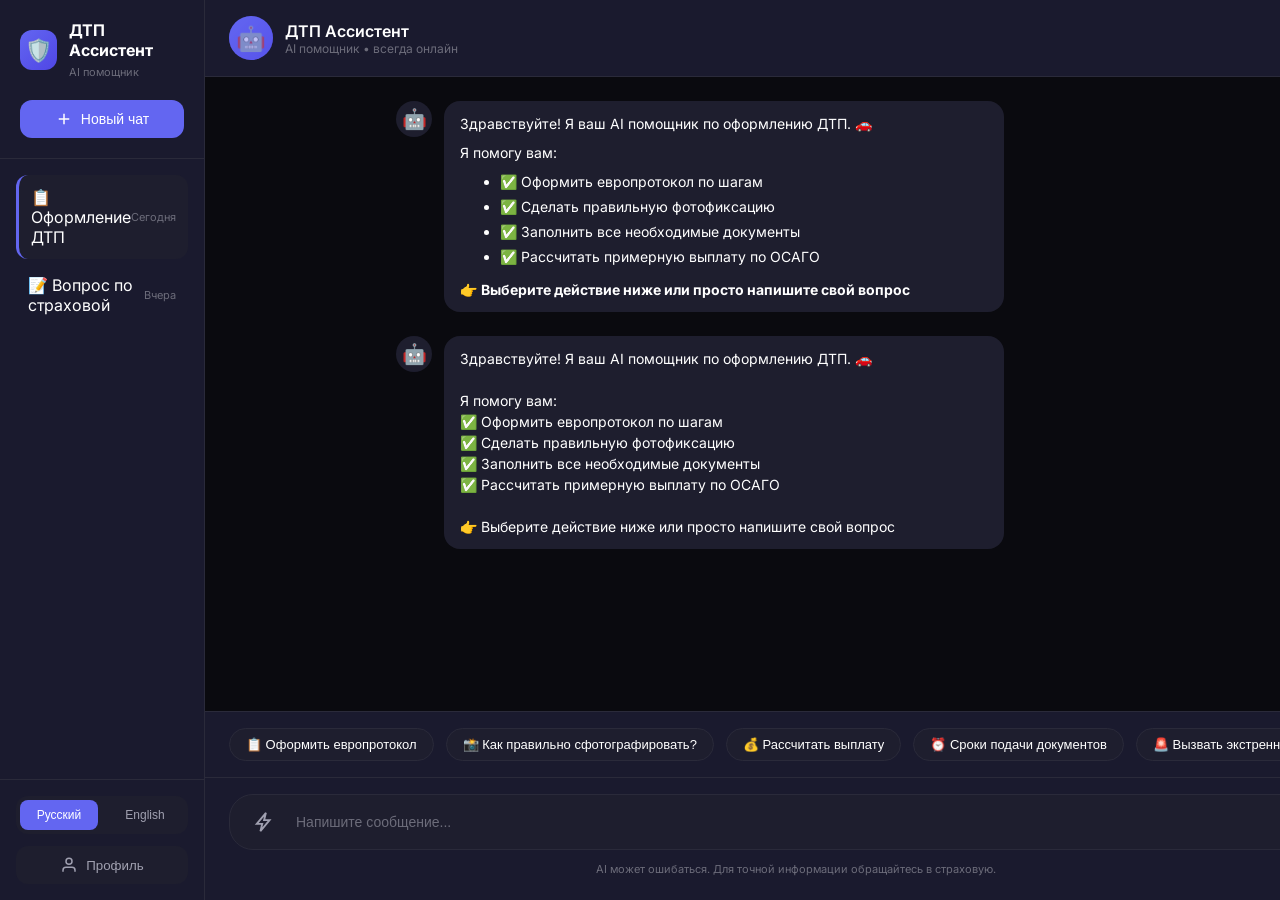
==== frontend chat/index.html @ e4002181 "chat-interface исправлю баги через пару часов" ====
<!DOCTYPE html>
<html lang="ru">
<head>
  <meta charset="UTF-8" />
  <meta name="viewport" content="width=device-width, initial-scale=1, viewport-fit=cover" />
  <title>ДТП Ассистент — AI помощник при ДТП</title>
  <link rel="preconnect" href="https://fonts.googleapis.com" />
  <link rel="preconnect" href="https://fonts.gstatic.com" crossorigin />
  <link href="https://fonts.googleapis.com/css2?family=Inter:opsz,wght@14..32,300;14..32,400;14..32,500;14..32,600;14..32,700&display=swap" rel="stylesheet" />
  <link rel="stylesheet" href="styles.css" />
</head>
<body>
  <div class="chat-container">
    <!-- Боковая панель (история диалогов) -->
    <aside class="sidebar" id="sidebar">
      <div class="sidebar-header">
        <div class="logo">
          <div class="logo-icon">🛡️</div>
          <div class="logo-text">
            <span class="logo-title">ДТП Ассистент</span>
            <span class="logo-sub">AI помощник</span>
          </div>
        </div>
        <button class="new-chat-btn" id="newChatBtn">
          <svg width="18" height="18" viewBox="0 0 24 24" fill="none" stroke="currentColor" stroke-width="2">
            <line x1="12" y1="5" x2="12" y2="19"/>
            <line x1="5" y1="12" x2="19" y2="12"/>
          </svg>
          Новый чат
        </button>
      </div>
      
      <div class="chat-history" id="chatHistory">
        <div class="history-item history-item--active" data-chat="1">
          <span>📋 Оформление ДТП</span>
          <span class="history-date">Сегодня</span>
        </div>
        <div class="history-item" data-chat="2">
          <span>📝 Вопрос по страховой</span>
          <span class="history-date">Вчера</span>
        </div>
      </div>

      <div class="sidebar-footer">
        <div class="lang-switch" id="langSwitch">
          <button class="lang-btn lang-btn--active" data-lang="ru">Русский</button>
          <button class="lang-btn" data-lang="en">English</button>
        </div>
        <button class="profile-btn" id="openProfileBtn">
          <svg width="18" height="18" viewBox="0 0 24 24" fill="none" stroke="currentColor" stroke-width="2">
            <path d="M20 21v-2a4 4 0 0 0-4-4H8a4 4 0 0 0-4 4v2"/>
            <circle cx="12" cy="7" r="4"/>
          </svg>
          Профиль
        </button>
      </div>
    </aside>

    <!-- Основная область чата -->
    <main class="chat-main">
      <!-- Шапка чата -->
      <header class="chat-header">
        <button class="mobile-menu-btn" id="mobileMenuBtn">
          <svg width="24" height="24" viewBox="0 0 24 24" fill="none" stroke="currentColor" stroke-width="2">
            <line x1="3" y1="12" x2="21" y2="12"/>
            <line x1="3" y1="6" x2="21" y2="6"/>
            <line x1="3" y1="18" x2="21" y2="18"/>
          </svg>
        </button>
        <div class="chat-header-info">
          <div class="assistant-avatar">
            <div class="avatar-pulse"></div>
            <span>🤖</span>
          </div>
          <div class="assistant-details">
            <h2>ДТП Ассистент</h2>
            <p>AI помощник • всегда онлайн</p>
          </div>
        </div>
        <div class="header-actions">
          <button class="header-action-btn" id="shareChatBtn">
            <svg width="20" height="20" viewBox="0 0 24 24" fill="none" stroke="currentColor" stroke-width="2">
              <path d="M4 12v8a2 2 0 0 0 2 2h12a2 2 0 0 0 2-2v-8"/>
              <polyline points="16 6 12 2 8 6"/>
              <line x1="12" y1="2" x2="12" y2="15"/>
            </svg>
          </button>
        </div>
      </header>

      <!-- Область сообщений -->
      <div class="chat-messages-area" id="chatMessagesArea">
        <div class="messages-container" id="messagesContainer">
          <!-- Приветственное сообщение -->
          <div class="message message--assistant">
            <div class="message-avatar">🤖</div>
            <div class="message-content">
              <div class="message-bubble">
                <p>Здравствуйте! Я ваш AI помощник по оформлению ДТП. 🚗</p>
                <p style="margin-top: 8px;">Я помогу вам:</p>
                <ul style="margin-top: 8px; margin-left: 20px;">
                  <li>✅ Оформить европротокол по шагам</li>
                  <li>✅ Сделать правильную фотофиксацию</li>
                  <li>✅ Заполнить все необходимые документы</li>
                  <li>✅ Рассчитать примерную выплату по ОСАГО</li>
                </ul>
                <p style="margin-top: 12px;">👉 <strong>Выберите действие ниже или просто напишите свой вопрос</strong></p>
              </div>
            </div>
          </div>
        </div>

        <!-- Индикатор печати -->
        <div class="typing-indicator" id="typingIndicator" style="display: none;">
          <div class="message message--assistant">
            <div class="message-avatar">🤖</div>
            <div class="message-content">
              <div class="message-bubble">
                <div class="typing-dots">
                  <span></span><span></span><span></span>
                </div>
              </div>
            </div>
          </div>
        </div>
      </div>

      <!-- Быстрые действия (чипсы) -->
      <div class="quick-actions" id="quickActions">
        <button class="quick-action-chip" data-action="euro">
          📋 Оформить европротокол
        </button>
        <button class="quick-action-chip" data-action="photo">
          📸 Как правильно сфотографировать?
        </button>
        <button class="quick-action-chip" data-action="payout">
          💰 Рассчитать выплату
        </button>
        <button class="quick-action-chip" data-action="deadline">
          ⏰ Сроки подачи документов
        </button>
        <button class="quick-action-chip" data-action="call">
          🚨 Вызвать экстренные службы
        </button>
      </div>

      <!-- Поле ввода -->
      <div class="chat-input-area">
        <div class="input-container">
          <button class="attach-btn" id="attachBtn">
            <svg width="22" height="22" viewBox="0 0 24 24" fill="none" stroke="currentColor" stroke-width="2">
              <path d="M13 2L3 14h6l-2 8 10-12h-6l2-8z"/>
            </svg>
          </button>
          <input 
            type="text" 
            id="messageInput" 
            class="chat-input" 
            placeholder="Напишите сообщение..."
            autocomplete="off"
          />
          <button class="send-btn" id="sendBtn">
            <svg width="22" height="22" viewBox="0 0 24 24" fill="none" stroke="currentColor" stroke-width="2">
              <line x1="22" y1="2" x2="11" y2="13"/>
              <polygon points="22 2 15 22 11 13 2 9 22 2"/>
            </svg>
          </button>
        </div>
        <p class="input-hint">AI может ошибаться. Для точной информации обращайтесь в страховую.</p>
      </div>

      <!-- Скрытые модальные окна -->
      <div class="modal" id="photoModal">
        <div class="modal-content">
          <div class="modal-header">
            <h3>📸 Загрузить фото</h3>
            <button class="modal-close">&times;</button>
          </div>
          <div class="modal-body">
            <div class="photo-guide-modal">
              <p><strong>Что нужно сфотографировать:</strong></p>
              <ul>
                <li>📍 Общий план места ДТП</li>
                <li>🚗 Расположение автомобилей</li>
                <li>🔍 Все повреждения крупно</li>
                <li>📋 Госномера обоих авто</li>
                <li>📄 Заполненный европротокол</li>
              </ul>
            </div>
            <div class="upload-buttons">
              <label class="upload-btn-modal">
                📁 Выбрать файлы
                <input type="file" id="modalFileInput" multiple accept="image/*" hidden />
              </label>
              <label class="upload-btn-modal">
                📷 Сделать фото
                <input type="file" id="modalCameraInput" accept="image/*" capture="environment" hidden />
              </label>
            </div>
            <div id="photoPreviewList" class="photo-preview-list"></div>
          </div>
          <div class="modal-footer">
            <button class="btn-cancel">Отмена</button>
            <button class="btn-submit" id="photoSubmitBtn">Отправить</button>
          </div>
        </div>
      </div>

      <div class="modal" id="profileModal">
        <div class="modal-content">
          <div class="modal-header">
            <h3>👤 Профиль пользователя</h3>
            <button class="modal-close">&times;</button>
          </div>
          <div class="modal-body">
            <div class="profile-form">
              <div class="form-field">
                <label>Имя</label>
                <input type="text" id="profileName" placeholder="Иван Иванов" />
              </div>
              <div class="form-field">
                <label>Телефон</label>
                <input type="tel" id="profilePhone" placeholder="+7 900 000-00-00" />
              </div>
              <div class="form-field">
                <label>Email</label>
                <input type="email" id="profileEmail" placeholder="ivan@example.com" />
              </div>
              <div class="form-field">
                <label>Серия/номер полиса ОСАГО</label>
                <input type="text" id="profilePolicy" placeholder="XXX XXX XXXXXX" />
              </div>
            </div>
          </div>
          <div class="modal-footer">
            <button class="btn-cancel">Отмена</button>
            <button class="btn-submit" id="profileSaveBtn">Сохранить</button>
          </div>
        </div>
      </div>

      <div class="modal" id="callModal">
        <div class="modal-content">
          <div class="modal-header">
            <h3>🚨 Вызов экстренных служб</h3>
            <button class="modal-close">&times;</button>
          </div>
          <div class="modal-body call-modal-body">
            <div class="emergency-numbers">
              <div class="emergency-card" data-number="112">
                <div class="emergency-icon">🚑</div>
                <div class="emergency-number">112</div>
                <div class="emergency-name">Единый номер</div>
              </div>
              <div class="emergency-card" data-number="102">
                <div class="emergency-icon">👮</div>
                <div class="emergency-number">102</div>
                <div class="emergency-name">Полиция</div>
              </div>
              <div class="emergency-card" data-number="103">
                <div class="emergency-icon">🏥</div>
                <div class="emergency-number">103</div>
                <div class="emergency-name">Скорая помощь</div>
              </div>
            </div>
            <p class="emergency-note">⚠️ Звоните только в случае реальной необходимости</p>
          </div>
          <div class="modal-footer">
            <button class="btn-cancel">Отмена</button>
          </div>
        </div>
      </div>
    </main>
  </div>

  <script src="app.js"></script>
</body>
</html>
---- frontend chat/styles.css ----
:root {
  --bg-primary: #0a0a0f;
  --bg-secondary: #1a1a2e;
  --bg-tertiary: #16213e;
  --surface: #1e1e2e;
  --surface-light: #2a2a3a;
  --text-primary: #ffffff;
  --text-secondary: #a0a0b0;
  --text-muted: #6c6c7a;
  --accent: #6366f1;
  --accent-dark: #4f46e5;
  --accent-light: #818cf8;
  --accent-glow: rgba(99, 102, 241, 0.2);
  --success: #10b981;
  --warning: #f59e0b;
  --danger: #ef4444;
  --border: #2a2a3a;
  --shadow: 0 4px 20px rgba(0, 0, 0, 0.3);
  --shadow-lg: 0 8px 30px rgba(0, 0, 0, 0.4);
  --radius-sm: 8px;
  --radius-md: 12px;
  --radius-lg: 16px;
  --radius-xl: 24px;
  --transition: all 0.2s ease;
}

* {
  margin: 0;
  padding: 0;
  box-sizing: border-box;
}

body {
  font-family: 'Inter', -apple-system, BlinkMacSystemFont, sans-serif;
  background: var(--bg-primary);
  color: var(--text-primary);
  height: 100vh;
  overflow: hidden;
}

/* Chat Container */
.chat-container {
  display: flex;
  height: 100vh;
  width: 100%;
  background: var(--bg-primary);
}

/* Sidebar */
.sidebar {
  width: 280px;
  background: var(--bg-secondary);
  border-right: 1px solid var(--border);
  display: flex;
  flex-direction: column;
  transition: transform 0.3s ease;
  z-index: 100;
}

.sidebar-header {
  padding: 20px;
  border-bottom: 1px solid var(--border);
}

.logo {
  display: flex;
  align-items: center;
  gap: 12px;
  margin-bottom: 20px;
}

.logo-icon {
  width: 40px;
  height: 40px;
  background: linear-gradient(135deg, var(--accent), var(--accent-dark));
  border-radius: var(--radius-md);
  display: flex;
  align-items: center;
  justify-content: center;
  font-size: 22px;
}

.logo-title {
  font-size: 16px;
  font-weight: 700;
  display: block;
}

.logo-sub {
  font-size: 11px;
  color: var(--text-muted);
}

.new-chat-btn {
  width: 100%;
  padding: 10px 16px;
  background: var(--accent);
  border: none;
  border-radius: var(--radius-md);
  color: white;
  font-size: 14px;
  font-weight: 500;
  cursor: pointer;
  display: flex;
  align-items: center;
  justify-content: center;
  gap: 8px;
  transition: var(--transition);
}

.new-chat-btn:hover {
  background: var(--accent-dark);
  transform: translateY(-1px);
}

.chat-history {
  flex: 1;
  padding: 16px;
  overflow-y: auto;
}

.history-item {
  padding: 12px;
  border-radius: var(--radius-md);
  cursor: pointer;
  transition: var(--transition);
  display: flex;
  justify-content: space-between;
  align-items: center;
  margin-bottom: 4px;
}

.history-item:hover {
  background: var(--surface);
}

.history-item--active {
  background: var(--surface);
  border-left: 3px solid var(--accent);
}

.history-date {
  font-size: 11px;
  color: var(--text-muted);
}

.sidebar-footer {
  padding: 16px;
  border-top: 1px solid var(--border);
  display: flex;
  flex-direction: column;
  gap: 12px;
}

.lang-switch {
  display: flex;
  gap: 8px;
  background: var(--surface);
  border-radius: var(--radius-md);
  padding: 4px;
}

.lang-btn {
  flex: 1;
  padding: 8px;
  border: none;
  background: transparent;
  color: var(--text-secondary);
  border-radius: var(--radius-sm);
  cursor: pointer;
  font-size: 12px;
  transition: var(--transition);
}

.lang-btn--active {
  background: var(--accent);
  color: white;
}

.profile-btn {
  width: 100%;
  padding: 10px;
  background: var(--surface);
  border: none;
  border-radius: var(--radius-md);
  color: var(--text-secondary);
  cursor: pointer;
  display: flex;
  align-items: center;
  justify-content: center;
  gap: 8px;
  transition: var(--transition);
}

.profile-btn:hover {
  background: var(--surface-light);
  color: var(--text-primary);
}

/* Main Chat Area */
.chat-main {
  flex: 1;
  display: flex;
  flex-direction: column;
  background: var(--bg-primary);
}

.chat-header {
  padding: 16px 24px;
  background: var(--bg-secondary);
  border-bottom: 1px solid var(--border);
  display: flex;
  align-items: center;
  justify-content: space-between;
}

.mobile-menu-btn {
  display: none;
  background: none;
  border: none;
  color: var(--text-primary);
  cursor: pointer;
}

.chat-header-info {
  display: flex;
  align-items: center;
  gap: 12px;
}

.assistant-avatar {
  position: relative;
  width: 44px;
  height: 44px;
  background: linear-gradient(135deg, var(--accent), var(--accent-dark));
  border-radius: 50%;
  display: flex;
  align-items: center;
  justify-content: center;
  font-size: 24px;
}

.avatar-pulse {
  position: absolute;
  width: 100%;
  height: 100%;
  border-radius: 50%;
  background: var(--accent);
  opacity: 0.4;
  animation: pulse 2s infinite;
}

@keyframes pulse {
  0% {
    transform: scale(1);
    opacity: 0.4;
  }
  100% {
    transform: scale(1.3);
    opacity: 0;
  }
}

.assistant-details h2 {
  font-size: 16px;
  font-weight: 600;
}

.assistant-details p {
  font-size: 12px;
  color: var(--text-muted);
}

.header-actions {
  display: flex;
  gap: 8px;
}

.header-action-btn {
  background: none;
  border: none;
  color: var(--text-secondary);
  cursor: pointer;
  padding: 8px;
  border-radius: 50%;
  transition: var(--transition);
}

.header-action-btn:hover {
  background: var(--surface);
  color: var(--text-primary);
}

/* Messages Area */
.chat-messages-area {
  flex: 1;
  overflow-y: auto;
  padding: 24px;
}

.messages-container {
  max-width: 800px;
  margin: 0 auto;
}

.message {
  display: flex;
  gap: 12px;
  margin-bottom: 24px;
  animation: fadeInUp 0.3s ease;
}

@keyframes fadeInUp {
  from {
    opacity: 0;
    transform: translateY(10px);
  }
  to {
    opacity: 1;
    transform: translateY(0);
  }
}

.message-avatar {
  width: 36px;
  height: 36px;
  background: var(--surface);
  border-radius: 50%;
  display: flex;
  align-items: center;
  justify-content: center;
  font-size: 20px;
  flex-shrink: 0;
}

.message--user {
  flex-direction: row-reverse;
}

.message--user .message-avatar {
  background: var(--accent);
}

.message-content {
  flex: 1;
  max-width: 70%;
}

.message--user .message-content {
  text-align: right;
}

.message-bubble {
  background: var(--surface);
  padding: 12px 16px;
  border-radius: var(--radius-lg);
  line-height: 1.5;
  font-size: 14px;
}

.message--user .message-bubble {
  background: var(--accent);
}

.message-bubble p {
  margin: 0;
}

.message-bubble ul {
  margin: 8px 0;
  padding-left: 20px;
}

.message-bubble li {
  margin: 4px 0;
}

/* Typing Indicator */
.typing-dots {
  display: flex;
  gap: 4px;
  padding: 4px 0;
}

.typing-dots span {
  width: 6px;
  height: 6px;
  background: var(--text-secondary);
  border-radius: 50%;
  animation: typing 1.4s infinite;
}

.typing-dots span:nth-child(2) {
  animation-delay: 0.2s;
}

.typing-dots span:nth-child(3) {
  animation-delay: 0.4s;
}

@keyframes typing {
  0%, 60%, 100% {
    transform: translateY(0);
    opacity: 0.4;
  }
  30% {
    transform: translateY(-6px);
    opacity: 1;
  }
}

/* Quick Actions */
.quick-actions {
  padding: 16px 24px;
  display: flex;
  gap: 12px;
  overflow-x: auto;
  border-top: 1px solid var(--border);
  background: var(--bg-secondary);
}

.quick-action-chip {
  padding: 8px 16px;
  background: var(--surface);
  border: 1px solid var(--border);
  border-radius: 999px;
  color: var(--text-primary);
  font-size: 13px;
  cursor: pointer;
  white-space: nowrap;
  transition: var(--transition);
}

.quick-action-chip:hover {
  background: var(--accent);
  border-color: var(--accent);
  transform: translateY(-2px);
}

/* Input Area */
.chat-input-area {
  padding: 16px 24px 24px;
  background: var(--bg-secondary);
  border-top: 1px solid var(--border);
}

.input-container {
  display: flex;
  align-items: center;
  gap: 12px;
  background: var(--surface);
  border-radius: var(--radius-xl);
  padding: 8px 16px;
  border: 1px solid var(--border);
  transition: var(--transition);
}

.input-container:focus-within {
  border-color: var(--accent);
  box-shadow: 0 0 0 2px var(--accent-glow);
}

.attach-btn, .send-btn {
  background: none;
  border: none;
  color: var(--text-secondary);
  cursor: pointer;
  padding: 8px;
  border-radius: 50%;
  display: flex;
  align-items: center;
  justify-content: center;
  transition: var(--transition);
}

.attach-btn:hover, .send-btn:hover {
  background: var(--surface-light);
  color: var(--accent);
}

.chat-input {
  flex: 1;
  background: none;
  border: none;
  color: var(--text-primary);
  font-size: 14px;
  padding: 8px 0;
  outline: none;
}

.chat-input::placeholder {
  color: var(--text-muted);
}

.input-hint {
  font-size: 11px;
  color: var(--text-muted);
  text-align: center;
  margin-top: 12px;
}

/* Modal */
.modal {
  display: none;
  position: fixed;
  top: 0;
  left: 0;
  right: 0;
  bottom: 0;
  background: rgba(0, 0, 0, 0.8);
  backdrop-filter: blur(8px);
  z-index: 1000;
  align-items: center;
  justify-content: center;
}

.modal--visible {
  display: flex;
}

.modal-content {
  background: var(--bg-secondary);
  border-radius: var(--radius-lg);
  max-width: 500px;
  width: 90%;
  max-height: 80vh;
  overflow: hidden;
  animation: modalSlideIn 0.3s ease;
}

@keyframes modalSlideIn {
  from {
    opacity: 0;
    transform: scale(0.95);
  }
  to {
    opacity: 1;
    transform: scale(1);
  }
}

.modal-header {
  padding: 20px;
  border-bottom: 1px solid var(--border);
  display: flex;
  justify-content: space-between;
  align-items: center;
}

.modal-header h3 {
  font-size: 18px;
}

.modal-close {
  background: none;
  border: none;
  color: var(--text-secondary);
  font-size: 24px;
  cursor: pointer;
}

.modal-body {
  padding: 20px;
  overflow-y: auto;
  max-height: 60vh;
}

.modal-footer {
  padding: 16px 20px;
  border-top: 1px solid var(--border);
  display: flex;
  justify-content: flex-end;
  gap: 12px;
}

.btn-cancel, .btn-submit {
  padding: 10px 20px;
  border-radius: var(--radius-md);
  font-size: 14px;
  cursor: pointer;
  transition: var(--transition);
}

.btn-cancel {
  background: var(--surface);
  border: 1px solid var(--border);
  color: var(--text-secondary);
}

.btn-submit {
  background: var(--accent);
  border: none;
  color: white;
}

.btn-cancel:hover {
  background: var(--surface-light);
}

.btn-submit:hover {
  background: var(--accent-dark);
}

/* Photo Guide */
.photo-guide-modal {
  background: var(--surface);
  padding: 16px;
  border-radius: var(--radius-md);
  margin-bottom: 20px;
}

.photo-guide-modal ul {
  margin-top: 12px;
  padding-left: 20px;
}

.photo-guide-modal li {
  margin: 8px 0;
  color: var(--text-secondary);
}

.upload-buttons {
  display: flex;
  gap: 12px;
  margin-bottom: 16px;
}

.upload-btn-modal {
  flex: 1;
  padding: 12px;
  background: var(--surface);
  border: 1px solid var(--border);
  border-radius: var(--radius-md);
  text-align: center;
  cursor: pointer;
  transition: var(--transition);
}

.upload-btn-modal:hover {
  border-color: var(--accent);
  background: var(--surface-light);
}

.photo-preview-list {
  display: flex;
  flex-wrap: wrap;
  gap: 8px;
  margin-top: 16px;
}

.photo-preview {
  width: 80px;
  height: 80px;
  object-fit: cover;
  border-radius: var(--radius-sm);
}

/* Emergency Numbers */
.call-modal-body {
  text-align: center;
}

.emergency-numbers {
  display: flex;
  gap: 16px;
  justify-content: center;
  margin-bottom: 20px;
}

.emergency-card {
  flex: 1;
  padding: 20px;
  background: var(--surface);
  border-radius: var(--radius-md);
  cursor: pointer;
  transition: var(--transition);
}

.emergency-card:hover {
  background: var(--surface-light);
  transform: translateY(-2px);
}

.emergency-icon {
  font-size: 32px;
  margin-bottom: 8px;
}

.emergency-number {
  font-size: 20px;
  font-weight: 700;
  color: var(--accent);
}

.emergency-name {
  font-size: 12px;
  color: var(--text-secondary);
}

.emergency-note {
  font-size: 12px;
  color: var(--warning);
}

/* Profile Form */
.profile-form {
  display: flex;
  flex-direction: column;
  gap: 16px;
}

.form-field {
  display: flex;
  flex-direction: column;
  gap: 6px;
}

.form-field label {
  font-size: 12px;
  color: var(--text-secondary);
}

.form-field input {
  padding: 12px;
  background: var(--surface);
  border: 1px solid var(--border);
  border-radius: var(--radius-md);
  color: var(--text-primary);
  font-size: 14px;
}

.form-field input:focus {
  outline: none;
  border-color: var(--accent);
}

/* Mobile Responsive */
@media (max-width: 768px) {
  .sidebar {
    position: fixed;
    left: -280px;
    height: 100vh;
    z-index: 200;
  }
  
  .sidebar--open {
    left: 0;
  }
  
  .mobile-menu-btn {
    display: block;
  }
  
  .chat-messages-area {
    padding: 16px;
  }
  
  .message-content {
    max-width: 85%;
  }
  
  .quick-actions {
    padding: 12px 16px;
  }
  
  .chat-input-area {
    padding: 12px 16px 20px;
  }
  
  .emergency-numbers {
    flex-direction: column;
  }
}

/* Scrollbar */
::-webkit-scrollbar {
  width: 6px;
}

::-webkit-scrollbar-track {
  background: var(--surface);
}

::-webkit-scrollbar-thumb {
  background: var(--surface-light);
  border-radius: 3px;
}

::-webkit-scrollbar-thumb:hover {
  background: var(--accent);
}
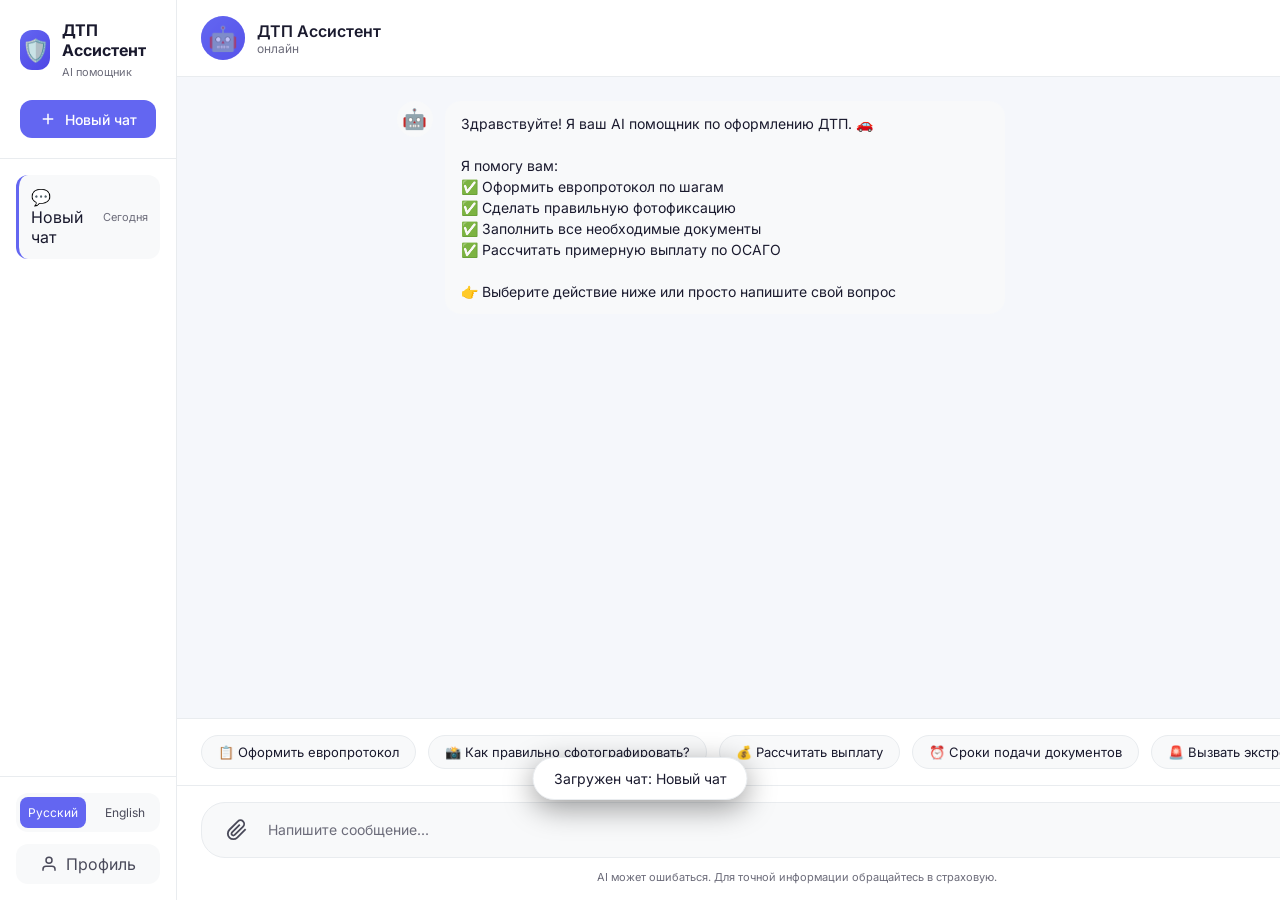
==== commit 78147ed0: "фикс багов" ====
--- a/frontend chat/index.html
+++ b/frontend chat/index.html
@@ -3,6 +3,10 @@
 <head>
   <meta charset="UTF-8" />
   <meta name="viewport" content="width=device-width, initial-scale=1, viewport-fit=cover" />
+  <meta name="description" content="ДТП Ассистент — AI помощник при ДТП. Оформление европротокола, фотофиксация, расчёт выплат по ОСАГО, консультация 24/7." />
+  <meta name="theme-color" content="#1a1a2e" />
+  <meta name="apple-mobile-web-app-capable" content="yes" />
+  <meta name="apple-mobile-web-app-status-bar-style" content="black-translucent" />
   <title>ДТП Ассистент — AI помощник при ДТП</title>
   <link rel="preconnect" href="https://fonts.googleapis.com" />
   <link rel="preconnect" href="https://fonts.gstatic.com" crossorigin />
@@ -21,12 +25,12 @@
             <span class="logo-sub">AI помощник</span>
           </div>
         </div>
-        <button class="new-chat-btn" id="newChatBtn">
+        <button class="new-chat-btn" id="newChatBtn" aria-label="Новый чат">
           <svg width="18" height="18" viewBox="0 0 24 24" fill="none" stroke="currentColor" stroke-width="2">
             <line x1="12" y1="5" x2="12" y2="19"/>
             <line x1="5" y1="12" x2="19" y2="12"/>
           </svg>
-          Новый чат
+          <span>Новый чат</span>
         </button>
       </div>
       
@@ -43,24 +47,27 @@
 
       <div class="sidebar-footer">
         <div class="lang-switch" id="langSwitch">
-          <button class="lang-btn lang-btn--active" data-lang="ru">Русский</button>
-          <button class="lang-btn" data-lang="en">English</button>
-        </div>
-        <button class="profile-btn" id="openProfileBtn">
+          <button class="lang-btn lang-btn--active" data-lang="ru" aria-label="Русский язык">Русский</button>
+          <button class="lang-btn" data-lang="en" aria-label="English language">English</button>
+        </div>
+        <button class="profile-btn" id="openProfileBtn" aria-label="Профиль">
           <svg width="18" height="18" viewBox="0 0 24 24" fill="none" stroke="currentColor" stroke-width="2">
             <path d="M20 21v-2a4 4 0 0 0-4-4H8a4 4 0 0 0-4 4v2"/>
             <circle cx="12" cy="7" r="4"/>
           </svg>
-          Профиль
+          <span>Профиль</span>
         </button>
       </div>
     </aside>
+
+    <!-- Оверлей для мобильного меню -->
+    <div class="sidebar-overlay" id="sidebarOverlay"></div>
 
     <!-- Основная область чата -->
     <main class="chat-main">
       <!-- Шапка чата -->
       <header class="chat-header">
-        <button class="mobile-menu-btn" id="mobileMenuBtn">
+        <button class="mobile-menu-btn" id="mobileMenuBtn" aria-label="Меню">
           <svg width="24" height="24" viewBox="0 0 24 24" fill="none" stroke="currentColor" stroke-width="2">
             <line x1="3" y1="12" x2="21" y2="12"/>
             <line x1="3" y1="6" x2="21" y2="6"/>
@@ -73,12 +80,12 @@
             <span>🤖</span>
           </div>
           <div class="assistant-details">
-            <h2>ДТП Ассистент</h2>
-            <p>AI помощник • всегда онлайн</p>
-          </div>
+  <h2>ДТП Ассистент</h2>
+  <p>AI помощник</p>
+</div>
         </div>
         <div class="header-actions">
-          <button class="header-action-btn" id="shareChatBtn">
+          <button class="header-action-btn" id="shareChatBtn" aria-label="Поделиться чатом">
             <svg width="20" height="20" viewBox="0 0 24 24" fill="none" stroke="currentColor" stroke-width="2">
               <path d="M4 12v8a2 2 0 0 0 2 2h12a2 2 0 0 0 2-2v-8"/>
               <polyline points="16 6 12 2 8 6"/>
@@ -91,23 +98,7 @@
       <!-- Область сообщений -->
       <div class="chat-messages-area" id="chatMessagesArea">
         <div class="messages-container" id="messagesContainer">
-          <!-- Приветственное сообщение -->
-          <div class="message message--assistant">
-            <div class="message-avatar">🤖</div>
-            <div class="message-content">
-              <div class="message-bubble">
-                <p>Здравствуйте! Я ваш AI помощник по оформлению ДТП. 🚗</p>
-                <p style="margin-top: 8px;">Я помогу вам:</p>
-                <ul style="margin-top: 8px; margin-left: 20px;">
-                  <li>✅ Оформить европротокол по шагам</li>
-                  <li>✅ Сделать правильную фотофиксацию</li>
-                  <li>✅ Заполнить все необходимые документы</li>
-                  <li>✅ Рассчитать примерную выплату по ОСАГО</li>
-                </ul>
-                <p style="margin-top: 12px;">👉 <strong>Выберите действие ниже или просто напишите свой вопрос</strong></p>
-              </div>
-            </div>
-          </div>
+          <!-- Сообщения будут добавляться динамически через JS -->
         </div>
 
         <!-- Индикатор печати -->
@@ -147,19 +138,19 @@
       <!-- Поле ввода -->
       <div class="chat-input-area">
         <div class="input-container">
-          <button class="attach-btn" id="attachBtn">
+          <button class="attach-btn" id="attachBtn" aria-label="Прикрепить файл">
             <svg width="22" height="22" viewBox="0 0 24 24" fill="none" stroke="currentColor" stroke-width="2">
-              <path d="M13 2L3 14h6l-2 8 10-12h-6l2-8z"/>
+              <path d="M21.44 11.05l-9.19 9.19a6 6 0 0 1-8.49-8.49l9.19-9.19a4 4 0 0 1 5.66 5.66l-9.2 9.19a2 2 0 0 1-2.83-2.83l8.49-8.48"/>
             </svg>
           </button>
-          <input 
-            type="text" 
+          <textarea 
             id="messageInput" 
             class="chat-input" 
             placeholder="Напишите сообщение..."
-            autocomplete="off"
-          />
-          <button class="send-btn" id="sendBtn">
+            rows="1"
+            aria-label="Сообщение чата"
+          ></textarea>
+          <button class="send-btn" id="sendBtn" aria-label="Отправить">
             <svg width="22" height="22" viewBox="0 0 24 24" fill="none" stroke="currentColor" stroke-width="2">
               <line x1="22" y1="2" x2="11" y2="13"/>
               <polygon points="22 2 15 22 11 13 2 9 22 2"/>
@@ -168,109 +159,111 @@
         </div>
         <p class="input-hint">AI может ошибаться. Для точной информации обращайтесь в страховую.</p>
       </div>
-
-      <!-- Скрытые модальные окна -->
-      <div class="modal" id="photoModal">
-        <div class="modal-content">
-          <div class="modal-header">
-            <h3>📸 Загрузить фото</h3>
-            <button class="modal-close">&times;</button>
-          </div>
-          <div class="modal-body">
-            <div class="photo-guide-modal">
-              <p><strong>Что нужно сфотографировать:</strong></p>
-              <ul>
-                <li>📍 Общий план места ДТП</li>
-                <li>🚗 Расположение автомобилей</li>
-                <li>🔍 Все повреждения крупно</li>
-                <li>📋 Госномера обоих авто</li>
-                <li>📄 Заполненный европротокол</li>
-              </ul>
-            </div>
-            <div class="upload-buttons">
-              <label class="upload-btn-modal">
-                📁 Выбрать файлы
-                <input type="file" id="modalFileInput" multiple accept="image/*" hidden />
-              </label>
-              <label class="upload-btn-modal">
-                📷 Сделать фото
-                <input type="file" id="modalCameraInput" accept="image/*" capture="environment" hidden />
-              </label>
-            </div>
-            <div id="photoPreviewList" class="photo-preview-list"></div>
-          </div>
-          <div class="modal-footer">
-            <button class="btn-cancel">Отмена</button>
-            <button class="btn-submit" id="photoSubmitBtn">Отправить</button>
-          </div>
-        </div>
-      </div>
-
-      <div class="modal" id="profileModal">
-        <div class="modal-content">
-          <div class="modal-header">
-            <h3>👤 Профиль пользователя</h3>
-            <button class="modal-close">&times;</button>
-          </div>
-          <div class="modal-body">
-            <div class="profile-form">
-              <div class="form-field">
-                <label>Имя</label>
-                <input type="text" id="profileName" placeholder="Иван Иванов" />
-              </div>
-              <div class="form-field">
-                <label>Телефон</label>
-                <input type="tel" id="profilePhone" placeholder="+7 900 000-00-00" />
-              </div>
-              <div class="form-field">
-                <label>Email</label>
-                <input type="email" id="profileEmail" placeholder="ivan@example.com" />
-              </div>
-              <div class="form-field">
-                <label>Серия/номер полиса ОСАГО</label>
-                <input type="text" id="profilePolicy" placeholder="XXX XXX XXXXXX" />
-              </div>
-            </div>
-          </div>
-          <div class="modal-footer">
-            <button class="btn-cancel">Отмена</button>
-            <button class="btn-submit" id="profileSaveBtn">Сохранить</button>
-          </div>
-        </div>
-      </div>
-
-      <div class="modal" id="callModal">
-        <div class="modal-content">
-          <div class="modal-header">
-            <h3>🚨 Вызов экстренных служб</h3>
-            <button class="modal-close">&times;</button>
-          </div>
-          <div class="modal-body call-modal-body">
-            <div class="emergency-numbers">
-              <div class="emergency-card" data-number="112">
-                <div class="emergency-icon">🚑</div>
-                <div class="emergency-number">112</div>
-                <div class="emergency-name">Единый номер</div>
-              </div>
-              <div class="emergency-card" data-number="102">
-                <div class="emergency-icon">👮</div>
-                <div class="emergency-number">102</div>
-                <div class="emergency-name">Полиция</div>
-              </div>
-              <div class="emergency-card" data-number="103">
-                <div class="emergency-icon">🏥</div>
-                <div class="emergency-number">103</div>
-                <div class="emergency-name">Скорая помощь</div>
-              </div>
-            </div>
-            <p class="emergency-note">⚠️ Звоните только в случае реальной необходимости</p>
-          </div>
-          <div class="modal-footer">
-            <button class="btn-cancel">Отмена</button>
-          </div>
-        </div>
-      </div>
     </main>
+  </div>
+
+  <!-- МОДАЛЬНОЕ ОКНО: ЗАГРУЗКА ФОТО -->
+  <div class="modal" id="photoModal" role="dialog" aria-label="Загрузка фото">
+    <div class="modal-content">
+      <div class="modal-header">
+        <h3>📸 Загрузить фото</h3>
+        <button class="modal-close" aria-label="Закрыть">&times;</button>
+      </div>
+      <div class="modal-body">
+        <div class="photo-guide-modal">
+          <p><strong>Что нужно сфотографировать:</strong></p>
+          <ul>
+            <li>📍 Общий план места ДТП</li>
+            <li>🚗 Расположение автомобилей</li>
+            <li>🔍 Все повреждения крупно</li>
+            <li>📋 Госномера обоих авто</li>
+            <li>📄 Заполненный европротокол</li>
+          </ul>
+        </div>
+        <div class="upload-buttons">
+          <label class="upload-btn-modal" aria-label="Выбрать файлы с устройства">
+            📁 Выбрать файлы
+            <input type="file" id="modalFileInput" multiple accept="image/*" hidden />
+          </label>
+          <label class="upload-btn-modal" aria-label="Сделать фото на камеру">
+            📷 Сделать фото
+            <input type="file" id="modalCameraInput" accept="image/*" capture="environment" hidden />
+          </label>
+        </div>
+        <div id="photoPreviewList" class="photo-preview-list"></div>
+      </div>
+      <div class="modal-footer">
+        <button class="btn-cancel">Отмена</button>
+        <button class="btn-submit" id="photoSubmitBtn">Отправить</button>
+      </div>
+    </div>
+  </div>
+
+  <!-- МОДАЛЬНОЕ ОКНО: ПРОФИЛЬ -->
+  <div class="modal" id="profileModal" role="dialog" aria-label="Профиль пользователя">
+    <div class="modal-content">
+      <div class="modal-header">
+        <h3>👤 Профиль пользователя</h3>
+        <button class="modal-close" aria-label="Закрыть">&times;</button>
+      </div>
+      <div class="modal-body">
+        <div class="profile-form">
+          <div class="form-field">
+            <label for="profileName">Имя</label>
+            <input type="text" id="profileName" placeholder="Иван Иванов" autocomplete="name" />
+          </div>
+          <div class="form-field">
+            <label for="profilePhone">Телефон</label>
+            <input type="tel" id="profilePhone" placeholder="+7 900 000-00-00" autocomplete="tel" />
+          </div>
+          <div class="form-field">
+            <label for="profileEmail">Email</label>
+            <input type="email" id="profileEmail" placeholder="ivan@example.com" autocomplete="email" />
+          </div>
+          <div class="form-field">
+            <label for="profilePolicy">Серия/номер полиса ОСАГО</label>
+            <input type="text" id="profilePolicy" placeholder="XXX XXX XXXXXX" autocomplete="off" />
+          </div>
+        </div>
+      </div>
+      <div class="modal-footer">
+        <button class="btn-cancel">Отмена</button>
+        <button class="btn-submit" id="profileSaveBtn">Сохранить</button>
+      </div>
+    </div>
+  </div>
+
+  <!-- МОДАЛЬНОЕ ОКНО: ЭКСТРЕННЫЙ ВЫЗОВ -->
+  <div class="modal" id="callModal" role="dialog" aria-label="Экстренный вызов">
+    <div class="modal-content">
+      <div class="modal-header">
+        <h3>🚨 Вызов экстренных служб</h3>
+        <button class="modal-close" aria-label="Закрыть">&times;</button>
+      </div>
+      <div class="modal-body call-modal-body">
+        <div class="emergency-numbers">
+          <div class="emergency-card" data-number="112" role="button" tabindex="0" aria-label="Позвонить 112">
+            <div class="emergency-icon">🚑</div>
+            <div class="emergency-number">112</div>
+            <div class="emergency-name">Единый номер</div>
+          </div>
+          <div class="emergency-card" data-number="102" role="button" tabindex="0" aria-label="Позвонить 102 полиция">
+            <div class="emergency-icon">👮</div>
+            <div class="emergency-number">102</div>
+            <div class="emergency-name">Полиция</div>
+          </div>
+          <div class="emergency-card" data-number="103" role="button" tabindex="0" aria-label="Позвонить 103 скорая помощь">
+            <div class="emergency-icon">🏥</div>
+            <div class="emergency-number">103</div>
+            <div class="emergency-name">Скорая помощь</div>
+          </div>
+        </div>
+        <p class="emergency-note">⚠️ Звоните только в случае реальной необходимости</p>
+      </div>
+      <div class="modal-footer">
+        <button class="btn-cancel">Отмена</button>
+      </div>
+    </div>
   </div>
 
   <script src="app.js"></script>
--- a/frontend chat/styles.css
+++ b/frontend chat/styles.css
@@ -247,10 +247,10 @@
   border-radius: 50%;
   background: var(--accent);
   opacity: 0.4;
-  animation: pulse 2s infinite;
-}
-
-@keyframes pulse {
+  animation: avatarPulse 2s infinite;
+}
+
+@keyframes avatarPulse {
   0% {
     transform: scale(1);
     opacity: 0.4;
@@ -788,4 +788,493 @@
 
 ::-webkit-scrollbar-thumb:hover {
   background: var(--accent);
+}
+
+/* Toast уведомления */
+.toast {
+  position: fixed;
+  bottom: 100px;
+  left: 50%;
+  transform: translateX(-50%) translateY(100px);
+  background: var(--bg-secondary);
+  color: var(--text-primary);
+  padding: 12px 20px;
+  border-radius: var(--radius-xl);
+  font-size: 14px;
+  z-index: 2000;
+  opacity: 0;
+  transition: all 0.3s ease;
+  box-shadow: var(--shadow-lg);
+  border: 1px solid var(--border);
+  pointer-events: none;
+}
+
+.toast--show {
+  transform: translateX(-50%) translateY(0);
+  opacity: 1;
+}
+
+.toast--success {
+  border-left: 3px solid var(--success);
+}
+
+.toast--warning {
+  border-left: 3px solid var(--warning);
+}
+
+.toast--error {
+  border-left: 3px solid var(--danger);
+}
+
+/* Code styling */
+.message-bubble code {
+  background: var(--surface-light);
+  padding: 2px 6px;
+  border-radius: var(--radius-sm);
+  font-family: monospace;
+  font-size: 0.9em;
+  color: var(--accent-light);
+}
+
+/* Скрываем горизонтальный скролл у quick-actions */
+.quick-actions {
+  scrollbar-width: none;
+  -ms-overflow-style: none;
+}
+
+.quick-actions::-webkit-scrollbar {
+  display: none;
+}
+
+/* Наследование шрифта */
+input, button, textarea, select {
+  font-family: inherit;
+  font-size: inherit;
+}
+
+/* Focus visible */
+:focus-visible {
+  outline: 2px solid var(--accent);
+  outline-offset: 2px;
+  border-radius: var(--radius-sm);
+}
+
+/* Safe area для iOS */
+.chat-input-area {
+  padding-bottom: max(16px, env(safe-area-inset-bottom));
+}
+
+/* Сайдбар оверлей */
+.sidebar-overlay {
+  position: fixed;
+  top: 0;
+  left: 0;
+  right: 0;
+  bottom: 0;
+  background: rgba(0, 0, 0, 0.5);
+  z-index: 150;
+  display: none;
+  backdrop-filter: blur(4px);
+  transition: opacity 0.3s ease;
+}
+
+.sidebar-overlay--visible {
+  display: block;
+  animation: fadeIn 0.3s ease;
+}
+
+@keyframes fadeIn {
+  from {
+    opacity: 0;
+  }
+  to {
+    opacity: 1;
+  }
+}
+
+/* Улучшенная история чатов */
+.chat-history {
+  flex: 1;
+  padding: 16px;
+  overflow-y: auto;
+  display: flex;
+  flex-direction: column;
+  gap: 4px;
+}
+
+.history-item {
+  padding: 12px;
+  border-radius: var(--radius-md);
+  cursor: pointer;
+  transition: var(--transition);
+  display: flex;
+  justify-content: space-between;
+  align-items: center;
+  margin-bottom: 0;
+  background: transparent;
+}
+
+.history-item:hover {
+  background: var(--surface);
+}
+
+.history-item--active {
+  background: var(--surface);
+  border-left: 3px solid var(--accent);
+}
+
+.history-date {
+  font-size: 11px;
+  color: var(--text-muted);
+}
+
+/* Адаптация textarea вместо input */
+.chat-input {
+  flex: 1;
+  background: none;
+  border: none;
+  color: var(--text-primary);
+  font-size: 14px;
+  padding: 8px 0;
+  outline: none;
+  resize: none;
+  max-height: 120px;
+  overflow-y: auto;
+  font-family: inherit;
+  line-height: 1.4;
+}
+
+.chat-input::-webkit-scrollbar {
+  width: 4px;
+}
+
+.chat-input::-webkit-scrollbar-track {
+  background: var(--surface);
+  border-radius: 2px;
+}
+
+.chat-input::-webkit-scrollbar-thumb {
+  background: var(--surface-light);
+  border-radius: 2px;
+}
+
+/* Улучшенные emergency cards */
+.emergency-card {
+  flex: 1;
+  padding: 20px;
+  background: var(--surface);
+  border-radius: var(--radius-md);
+  cursor: pointer;
+  transition: var(--transition);
+  text-align: center;
+}
+
+.emergency-card:hover,
+.emergency-card:focus-visible {
+  background: var(--surface-light);
+  transform: translateY(-2px);
+}
+
+/* Aria labels для иконочных кнопок */
+.header-action-btn,
+.mobile-menu-btn,
+.profile-icon-btn,
+.attach-btn,
+.send-btn,
+.chat-send-btn {
+  position: relative;
+}
+
+/* Добавляем fallback для браузеров без dvh */
+@supports not (height: 100dvh) {
+  body, .chat-container {
+    height: 100vh;
+  }
+}
+
+/* Улучшенная читаемость кода */
+.message-bubble code {
+  background: var(--surface-light);
+  padding: 2px 6px;
+  border-radius: var(--radius-sm);
+  font-family: 'Courier New', monospace;
+  font-size: 0.85em;
+  color: var(--accent-light);
+  white-space: pre-wrap;
+  word-break: break-word;
+}
+
+/* Анимация для новых сообщений */
+@keyframes slideIn {
+  from {
+    opacity: 0;
+    transform: translateY(10px);
+  }
+  to {
+    opacity: 1;
+    transform: translateY(0);
+  }
+}
+
+.message {
+  animation: slideIn 0.3s ease;
+}
+
+/* Стили для disabled состояния */
+button:disabled,
+button.disabled {
+  opacity: 0.5;
+  cursor: not-allowed;
+  pointer-events: none;
+}
+
+/* Улучшенный скролл для messages area */
+.chat-messages-area::-webkit-scrollbar {
+  width: 6px;
+}
+
+.chat-messages-area::-webkit-scrollbar-track {
+  background: transparent;
+}
+
+.chat-messages-area::-webkit-scrollbar-thumb {
+  background: var(--surface-light);
+  border-radius: 3px;
+}
+
+.chat-messages-area::-webkit-scrollbar-thumb:hover {
+  background: var(--accent);
+}
+
+/* Стили для markdown списков */
+.message-bubble ul,
+.message-bubble ol {
+  margin: 8px 0;
+  padding-left: 20px;
+}
+
+.message-bubble li {
+  margin: 4px 0;
+  line-height: 1.5;
+}
+
+/* Стили для выделения текста */
+.message-bubble strong {
+  color: var(--accent-light);
+  font-weight: 600;
+}
+
+/* Улучшенная модалка на мобильных */
+@media (max-width: 768px) {
+  .modal-content {
+    width: 95%;
+    max-height: 85vh;
+  }
+  
+  .emergency-numbers {
+    flex-direction: column;
+    gap: 12px;
+  }
+  
+  .upload-buttons {
+    flex-direction: column;
+  }
+  
+  .photo-preview-list {
+    justify-content: center;
+  }
+  
+  .photo-preview {
+    width: 70px;
+    height: 70px;
+  }
+}
+
+/* Тёмная тема (автоматическая) */
+@media (prefers-color-scheme: dark) {
+  :root {
+    --bg-primary: #0a0a0f;
+    --bg-secondary: #1a1a2e;
+    --surface: #1e1e2e;
+    --surface-light: #2a2a3a;
+    --text-primary: #ffffff;
+    --text-secondary: #a0a0b0;
+    --text-muted: #6c6c7a;
+    --border: #2a2a3a;
+  }
+}
+
+/* Светлая тема (опционально, для тех кто не хочет тёмную) */
+@media (prefers-color-scheme: light) {
+  :root {
+    --bg-primary: #f5f7fb;
+    --bg-secondary: #ffffff;
+    --surface: #f8f9fa;
+    --surface-light: #e9ecef;
+    --text-primary: #1a1a2e;
+    --text-secondary: #4a4a5a;
+    --text-muted: #6c6c7a;
+    --border: #e9ecef;
+  }
+  
+  .message-bubble {
+    box-shadow: var(--shadow-sm);
+  }
+  
+  .message--assistant .message-bubble {
+    background: var(--surface);
+  }
+  
+  .message--user .message-bubble {
+    background: var(--accent);
+  }
+}
+
+/* Индикатор новых сообщений */
+.new-message-indicator {
+  position: absolute;
+  bottom: 80px;
+  right: 20px;
+  background: var(--accent);
+  color: white;
+  width: 36px;
+  height: 36px;
+  border-radius: 50%;
+  display: flex;
+  align-items: center;
+  justify-content: center;
+  cursor: pointer;
+  box-shadow: var(--shadow-lg);
+  animation: bounce 1s infinite;
+  z-index: 90;
+}
+
+@keyframes bounce {
+  0%, 100% {
+    transform: translateY(0);
+  }
+  50% {
+    transform: translateY(-5px);
+  }
+}
+
+
+@keyframes pulse {
+  0% {
+    opacity: 0.4;
+    transform: scale(0.8);
+  }
+  100% {
+    opacity: 1;
+    transform: scale(1.2);
+  }
+}
+
+/* Улучшенные быстрые действия на мобильных */
+@media (max-width: 768px) {
+  .quick-actions {
+    gap: 8px;
+    padding: 12px 16px;
+  }
+  
+  .quick-action-chip {
+    font-size: 12px;
+    padding: 6px 12px;
+    white-space: nowrap;
+  }
+}
+
+/* Превью фото в модалке */
+.photo-preview-list {
+  display: flex;
+  flex-wrap: wrap;
+  gap: 8px;
+  margin-top: 16px;
+  max-height: 200px;
+  overflow-y: auto;
+}
+
+.photo-preview {
+  width: 80px;
+  height: 80px;
+  object-fit: cover;
+  border-radius: var(--radius-sm);
+  border: 2px solid var(--border);
+  transition: var(--transition);
+}
+
+.photo-preview:hover {
+  transform: scale(1.05);
+  border-color: var(--accent);
+}
+
+/* Стили для формы профиля */
+.profile-form .form-field input:focus {
+  outline: none;
+  border-color: var(--accent);
+  box-shadow: 0 0 0 2px var(--accent-glow);
+}
+
+/* Анимация для модалок */
+@keyframes modalSlideIn {
+  from {
+    opacity: 0;
+    transform: scale(0.95) translateY(-20px);
+  }
+  to {
+    opacity: 1;
+    transform: scale(1) translateY(0);
+  }
+}
+
+.modal--visible .modal-content {
+  animation: modalSlideIn 0.3s ease;
+}
+
+/* Стили для ссылок в сообщениях */
+.message-bubble a {
+  color: var(--accent-light);
+  text-decoration: none;
+  border-bottom: 1px dashed var(--accent-light);
+}
+
+.message-bubble a:hover {
+  color: var(--accent);
+  border-bottom-color: var(--accent);
+}
+
+/* Индикатор загрузки файлов */
+.upload-loading {
+  display: inline-flex;
+  align-items: center;
+  gap: 8px;
+  color: var(--text-secondary);
+  font-size: 12px;
+}
+
+.upload-loading::after {
+  content: '';
+  width: 12px;
+  height: 12px;
+  border: 2px solid var(--border);
+  border-top-color: var(--accent);
+  border-radius: 50%;
+  animation: spin 0.8s linear infinite;
+}
+
+@keyframes spin {
+  to {
+    transform: rotate(360deg);
+  }
+}
+
+/* Отображение ошибок в форме */
+.form-field.error input {
+  border-color: var(--danger);
+}
+
+.form-field .error-message {
+  font-size: 11px;
+  color: var(--danger);
+  margin-top: 4px;
 }
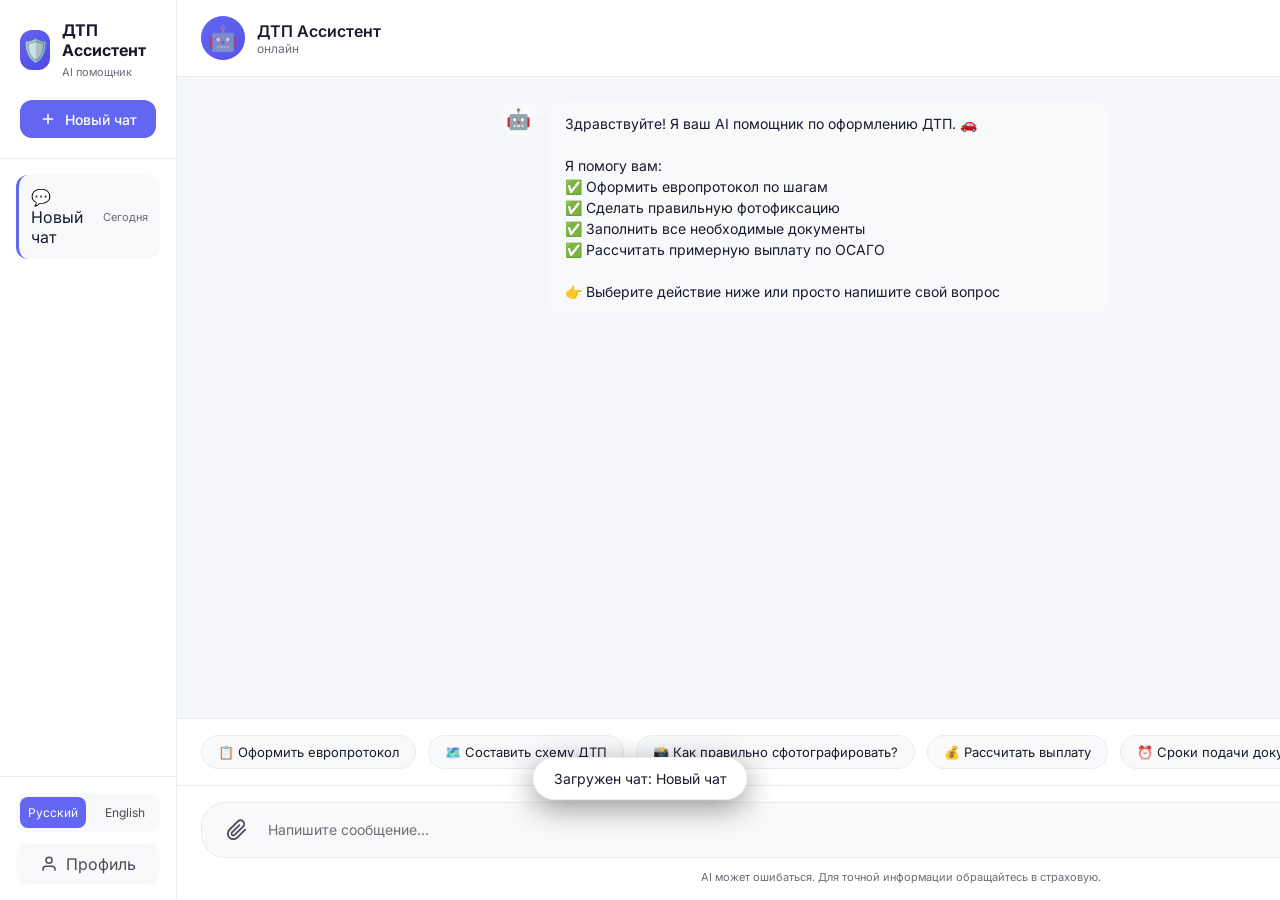
==== commit ecbd774a: "Добавил очень простые карты" ====
--- a/frontend chat/index.html
+++ b/frontend chat/index.html
@@ -121,6 +121,9 @@
         <button class="quick-action-chip" data-action="euro">
           📋 Оформить европротокол
         </button>
+        <button class="quick-action-chip" data-action="diagram">
+          🗺️ Составить схему ДТП
+        </button>
         <button class="quick-action-chip" data-action="photo">
           📸 Как правильно сфотографировать?
         </button>
@@ -266,6 +269,30 @@
     </div>
   </div>
 
+  <!-- МОДАЛЬНОЕ ОКНО: СХЕМА ДТП (Яндекс.Карты) -->
+  <div class="modal" id="diagramModal" role="dialog" aria-label="Схема ДТП">
+    <div class="modal-content">
+      <div class="modal-header">
+        <h3>🗺️ Схема ДТП</h3>
+        <button class="modal-close" aria-label="Закрыть">&times;</button>
+      </div>
+      <div class="modal-body">
+        <p>Отметьте позиции автомобилей и укажите направление движения. Нажмите на карту, чтобы добавить маркер.</p>
+        <div id="diagramMap" style="width:100%;height:400px;border-radius:12px;overflow:hidden;"></div>
+        <div style="margin-top:12px;display:flex;gap:8px;flex-wrap:wrap;align-items:center;">
+          <button class="btn-submit" id="saveDiagramBtn">Сохранить схему</button>
+          <button class="btn-cancel" id="clearDiagramBtn">Очистить</button>
+          <button class="btn-submit" id="toggleDrawBtn" style="background:#0ea5a4;border-radius:8px;">Нарисовать схему</button>
+        </div>
+      </div>
+      <div class="modal-footer">
+      </div>
+    </div>
+  </div>
+
+  <!-- Yandex Maps API: -->
+  <script src="https://api-maps.yandex.ru/2.1/?lang=ru_RU&apikey=" defer></script>
+
   <script src="app.js"></script>
 </body>
 </html>
--- a/frontend chat/styles.css
+++ b/frontend chat/styles.css
@@ -528,6 +528,83 @@
   animation: modalSlideIn 0.3s ease;
 }
 
+/* Diagram (map) modal tweaks */
+#diagramMap {
+  width: 100%;
+  height: 400px;
+  border-radius: 12px;
+  background: linear-gradient(180deg, #e6eef8, #cfe6fb);
+}
+
+/* make sure overlay absolute positioning is relative to the map container */
+#diagramMap {
+  position: relative;
+  overflow: hidden;
+}
+
+/* Оверлей для рисования поверх карты */
+.diagram-overlay {
+  position: absolute;
+  top: 0;
+  left: 0;
+  right: 0;
+  bottom: 0;
+  pointer-events: none; /* enable map interactions when not in draw mode */
+}
+
+.diagram-overlay.draw-mode {
+  pointer-events: auto; /* capture interactions when drawing */
+  background: rgba(255,255,255,0.65); /* semi-transparent white to "freeze" map visually */
+}
+
+/* Когда оверлей показывает статический снимок, используем его как фон */
+.diagram-overlay.snapshot {
+  background-size: cover;
+  background-position: center;
+}
+
+/* Стиль объекта-авто, размещённого поверх снимка/овера */
+.diagram-car {
+  position: absolute;
+  width: 44px;
+  height: 28px;
+  background: url('data:image/svg+xml;utf8,<svg xmlns="http://www.w3.org/2000/svg" width="44" height="28" viewBox="0 0 44 28"><rect rx="4" ry="4" width="44" height="28" fill="%23f59e0b"/><circle cx="11" cy="22" r="3" fill="%23000"/><circle cx="33" cy="22" r="3" fill="%23000"/></svg>') no-repeat center/contain;
+  cursor: move;
+  transform-origin: center center;
+}
+
+.diagram-rect {
+  position: absolute;
+  width: 120px;
+  height: 60px;
+  background: rgba(255,255,255,0.9);
+  border: 2px dashed rgba(245,158,11,0.95);
+  border-radius: 6px;
+  transform-origin: center center;
+  touch-action: none;
+  cursor: move;
+}
+
+.diagram-rect .rotate-handle {
+  position: absolute;
+  top: -12px;
+  right: 50%;
+  width: 18px;
+  height: 18px;
+  background: rgba(99,102,241,0.95);
+  border-radius: 50%;
+  transform: translateX(50%);
+  cursor: grab;
+}
+
+.diagram-rect .label {
+  position: absolute;
+  bottom: 4px;
+  left: 6px;
+  font-size: 12px;
+  color: #111827;
+}
+
 @keyframes modalSlideIn {
   from {
     opacity: 0;
